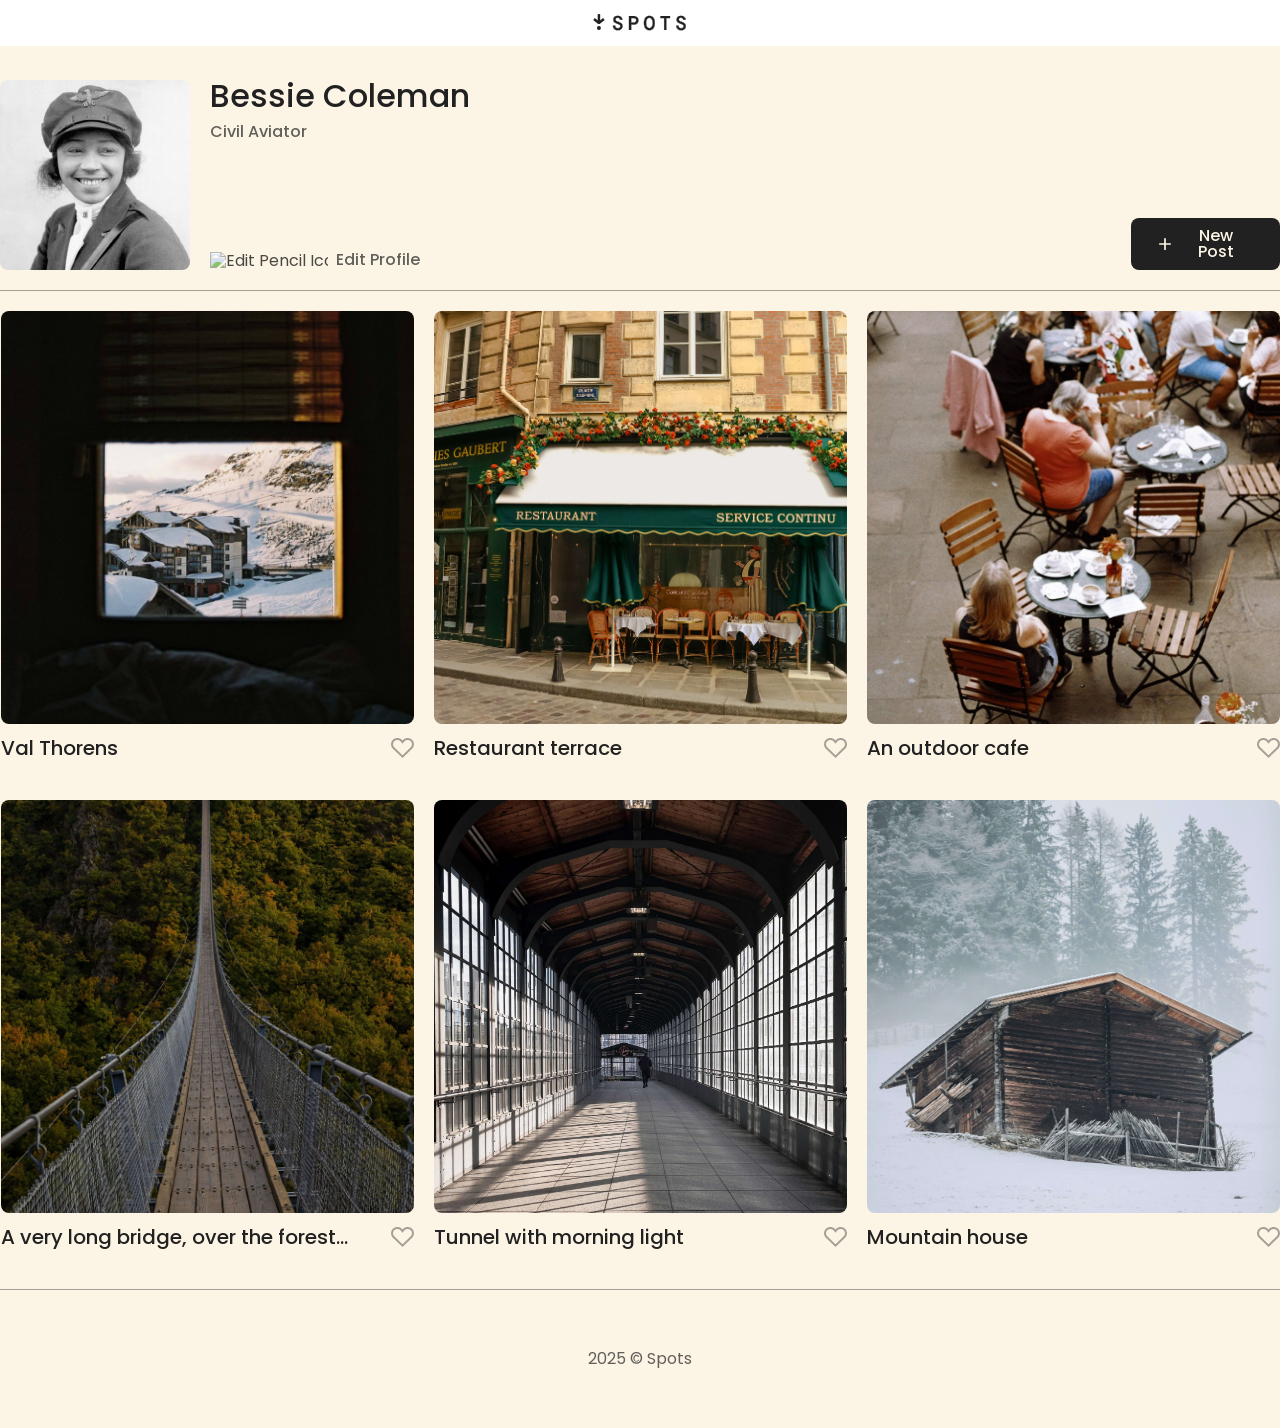
==== index.html @ 960f53aa "Add files via upload" ====
<!DOCTYPE html>
<html lang="en">
  <head>
    <meta charset="UTF-8" />
    <meta name="viewport" content="width=device-width, initial-scale=1.0" />
    <meta
      name="description"
      content="Creating social media app from scratch using flex and grid "
    />
    <meta name="author" content="Joseph Staton" />
    <meta name="keywords" content="social media, photos, post, profile" />
    <title>Spots</title>
    <link rel="stylesheet" href="./pages/index.css" />
    <link rel="shortcut icon" href="favicon.ico" />
  </head>
  <body>
    <div class="page">
      <header class="header">
        <img src="./images/Spots.svg" alt="Spot logo" class="header__logo" />
      </header>
      <main class="content">
        <section class="profile page__section">
          <img
            src="./images/avatar.jpg"
            alt="User Profile Picture"
            class="profile__avatar"
          />
          <div class="profile__column">
            <h1 class="profile__name">Bessie Coleman</h1>
            <p class="profile__description">Civil Aviator</p>
            <button type="button" class="profile__edit-btn">
              <img
                src="./images/pencil.svg"
                alt="Edit Pencil Icon"
                class="profile__edit-icon"
              />
              <span class="profile__edit-btn-text">Edit Profile</span>
            </button>
          </div>
          <button type="button" class="profile__add-btn">
            <img
              src="./images/Plus.svg"
              alt="Plus Sign"
              class="profile__plus-icon"
            />
            <span class="profile__add-btn-text">New Post</span>
          </button>
        </section>
        <section class="cards page__section">
          <ul class="cards__list">
            <li class="card">
              <img
                src="./images/1-photo-by-moritz-feldmann-from-pexels.jpg"
                alt="Val Thorens"
                class="card__image"
              />
              <div class="card__content">
                <h2 class="card__title">Val Thorens</h2>
                <button type="button" class="card__like-btn"></button>
              </div>
            </li>
            <li class="card">
              <img
                src="./images/2-photo-by-ceiline-from-pexels.jpg"
                alt="Restaurant terrace"
                class="card__image"
              />
              <div class="card__content">
                <h2 class="card__title">Restaurant terrace</h2>
                <button type="button" class="card__like-btn"></button>
              </div>
            </li>
            <li class="card">
              <img
                src="./images/3-photo-by-tubanur-dogan-from-pexels.jpg"
                alt="An outdoor cafe"
                class="card__image"
              />
              <div class="card__content">
                <h2 class="card__title">An outdoor cafe</h2>
                <button type="button" class="card__like-btn"></button>
              </div>
            </li>
            <li class="card">
              <img
                src="./images/4-photo-by-maurice-laschet-from-pexels.jpg"
                alt="Long bridge"
                class="card__image"
              />
              <div class="card__content">
                <h2 class="card__title">
                  A very long bridge, over the forest...
                </h2>
                <button type="button" class="card__like-btn"></button>
              </div>
            </li>
            <li class="card">
              <img
                src="./images/5-photo-by-van-anh-nguyen-from-pexels.jpg"
                alt="Tunnel with morning light"
                class="card__image"
              />
              <div class="card__content">
                <h2 class="card__title">Tunnel with morning light</h2>
                <button type="button" class="card__like-btn"></button>
              </div>
            </li>
            <li class="card">
              <img
                src="./images/6-photo-by-moritz-feldmann-from-pexels.jpg"
                alt="Mountain house"
                class="card__image"
              />
              <div class="card__content">
                <h2 class="card__title">Mountain house</h2>
                <button type="button" class="card__like-btn"></button>
              </div>
            </li>
          </ul>
        </section>
      </main>
      <footer class="footer page__section">
        <p class="footer__copyright">2025 &copy; Spots</p>
      </footer>
      <div class="modal" id="edit-profile-modal">
        <div class="modal__container">
          <button type="button" class="modal__close-btn">x</button>
          <h2 class="modal__title">Edit profile</h2>
          <form class="modal__form">
            <label for="profile-name-input" class="modal__label"
              >Name
              <input
                id="profile-name-input"
                type="text"
                class="modal__input"
                placeholder="Type your name"
              />
            </label>
            <label for="profile-description-input" class="modal__label"
              >Description
              <input
                id="profile-description-input"
                type="text"
                class="modal__input"
                placeholder="Describe yourself"
              />
            </label>
            <button type="submit" class="modal__submit-btn">Save</button>
          </form>
        </div>
      </div>
      <div class="modal" id="new-post-modal">
        <div class="modal__container">
          <button type="button" class="modal__close-btn">
            <img src="./images/close.icon.svg" alt="close-icon" />
          </button>
          <h2 class="modal__title">New Post</h2>
          <form class="modal__form">
            <label for="card-image" class="modal__label"
              >Image link
              <input
                id="card-image"
                type="url"
                class="modal__input"
                placeholder="Paste a link to the picture"
              />
            </label>
            <label for="card-caption" class="modal__label"
              >Caption
              <input
                id="card-caption"
                type="text"
                class="modal__input"
                placeholder="Type your caption"
              />
            </label>
            <button type="submit" class="modal__submit-btn">Save</button>
          </form>
        </div>
      </div>
    </div>
   <script src="./scripts/index.js"></script>
  </body>
</html>
---- pages/index.css ----
@import url(../vendor/normalize.css);
@import url(../blocks/page.css);
@import url(../blocks/header.css);
@import url(../blocks/content.css);
@import url(../blocks/profile.css);
@import url(../blocks/cards.css);
@import url(../blocks/card.css);
@import url(../blocks/footer.css);
@import url(../blocks/modal.css);
@import url(../vendor/fonts.css);
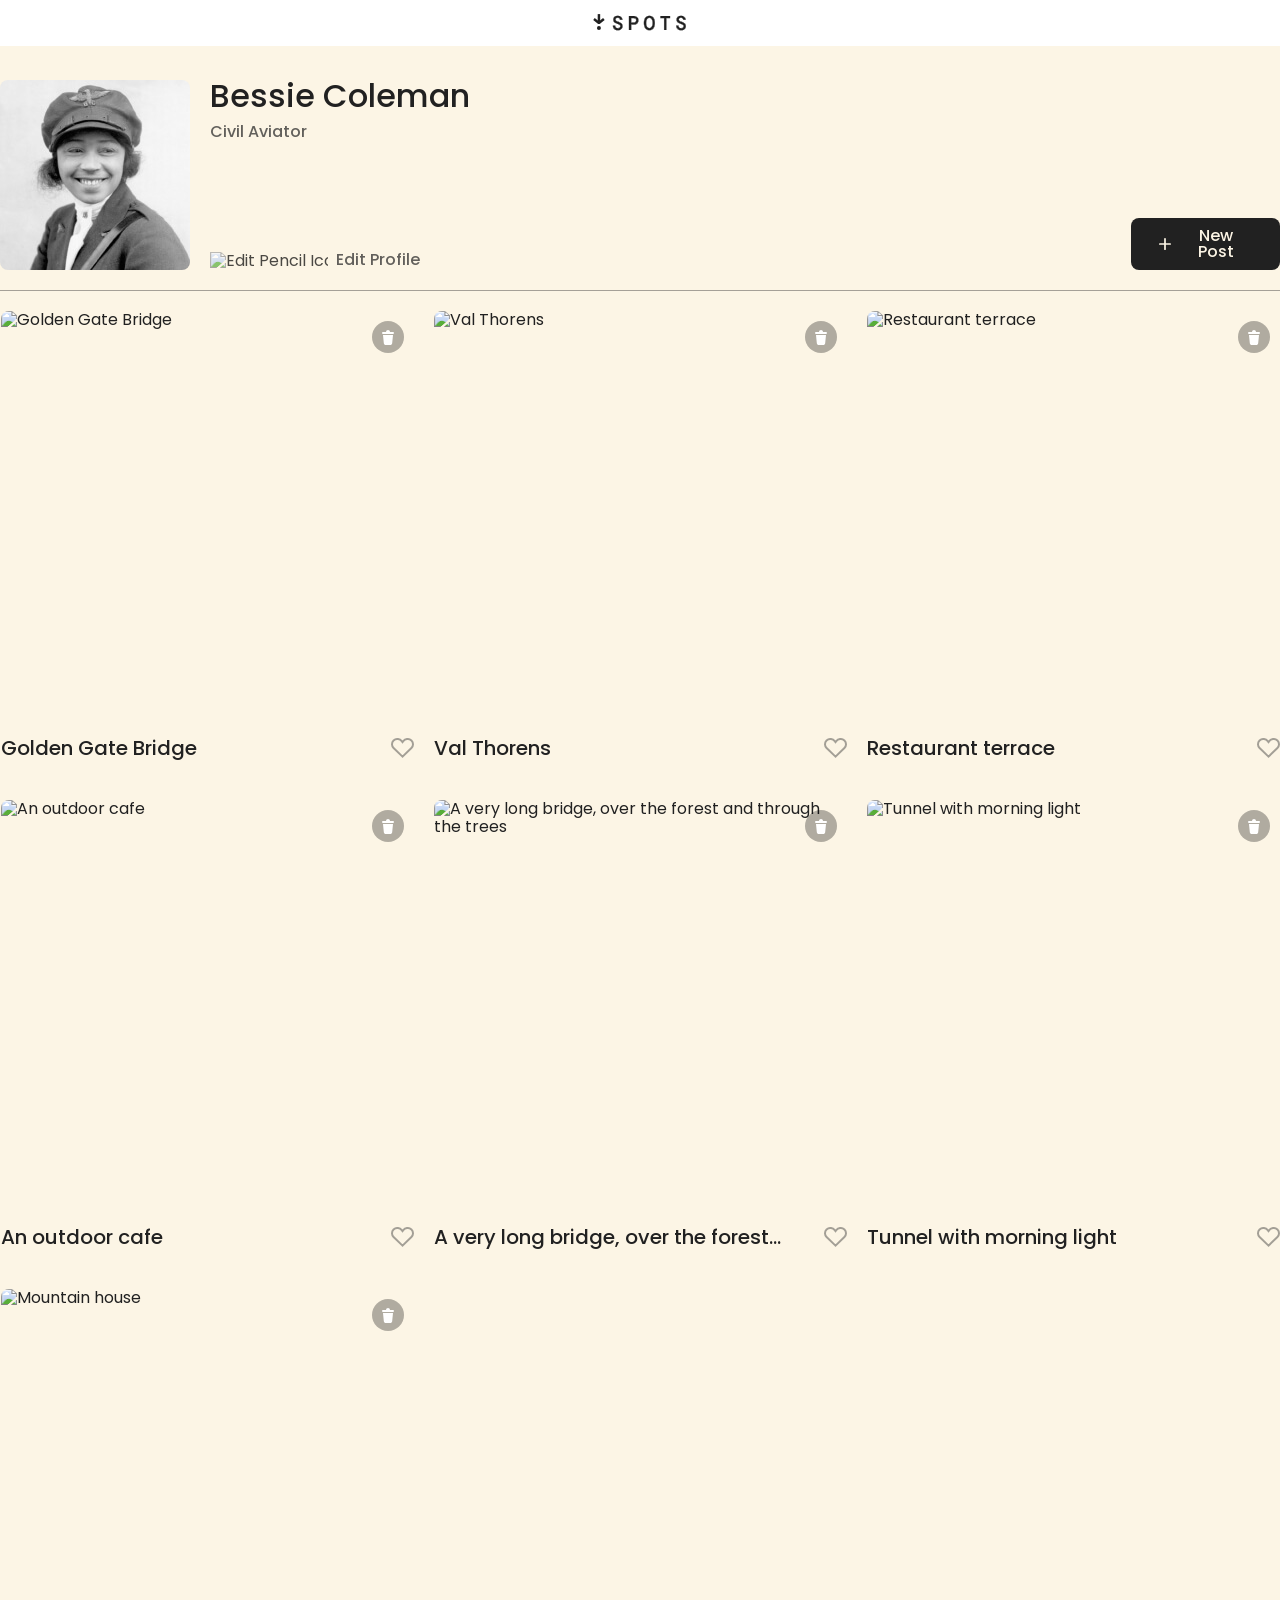
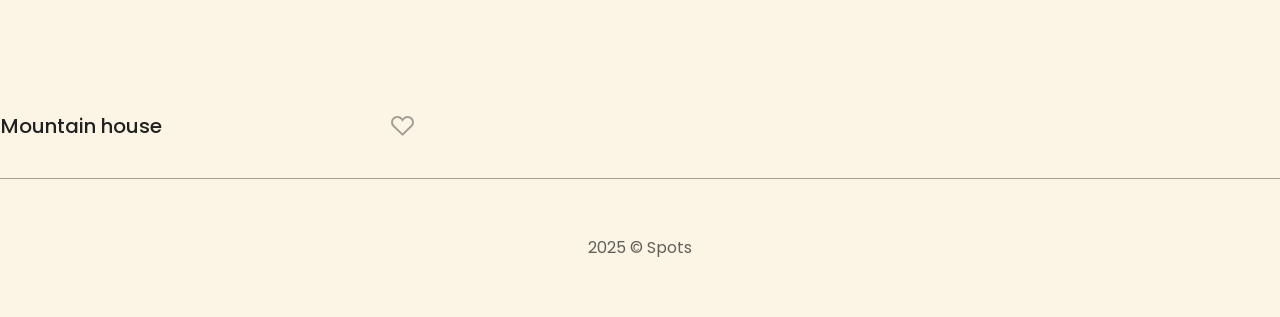
==== commit ff48a34b: "Add files via upload" ====
--- a/index.html
+++ b/index.html
@@ -48,74 +48,20 @@
         </section>
         <section class="cards page__section">
           <ul class="cards__list">
-            <li class="card">
+            <template id="card-template">
+              <li class="card">
+                <button class="card__delete-btn" type="button"></button>
               <img
-                src="./images/1-photo-by-moritz-feldmann-from-pexels.jpg"
-                alt="Val Thorens"
+                src=""
+                alt=""
                 class="card__image"
               />
               <div class="card__content">
-                <h2 class="card__title">Val Thorens</h2>
+                <h2 class="card__title"></h2>
                 <button type="button" class="card__like-btn"></button>
               </div>
             </li>
-            <li class="card">
-              <img
-                src="./images/2-photo-by-ceiline-from-pexels.jpg"
-                alt="Restaurant terrace"
-                class="card__image"
-              />
-              <div class="card__content">
-                <h2 class="card__title">Restaurant terrace</h2>
-                <button type="button" class="card__like-btn"></button>
-              </div>
-            </li>
-            <li class="card">
-              <img
-                src="./images/3-photo-by-tubanur-dogan-from-pexels.jpg"
-                alt="An outdoor cafe"
-                class="card__image"
-              />
-              <div class="card__content">
-                <h2 class="card__title">An outdoor cafe</h2>
-                <button type="button" class="card__like-btn"></button>
-              </div>
-            </li>
-            <li class="card">
-              <img
-                src="./images/4-photo-by-maurice-laschet-from-pexels.jpg"
-                alt="Long bridge"
-                class="card__image"
-              />
-              <div class="card__content">
-                <h2 class="card__title">
-                  A very long bridge, over the forest...
-                </h2>
-                <button type="button" class="card__like-btn"></button>
-              </div>
-            </li>
-            <li class="card">
-              <img
-                src="./images/5-photo-by-van-anh-nguyen-from-pexels.jpg"
-                alt="Tunnel with morning light"
-                class="card__image"
-              />
-              <div class="card__content">
-                <h2 class="card__title">Tunnel with morning light</h2>
-                <button type="button" class="card__like-btn"></button>
-              </div>
-            </li>
-            <li class="card">
-              <img
-                src="./images/6-photo-by-moritz-feldmann-from-pexels.jpg"
-                alt="Mountain house"
-                class="card__image"
-              />
-              <div class="card__content">
-                <h2 class="card__title">Mountain house</h2>
-                <button type="button" class="card__like-btn"></button>
-              </div>
-            </li>
+            </template>
           </ul>
         </section>
       </main>
@@ -124,10 +70,10 @@
       </footer>
       <div class="modal" id="edit-profile-modal">
         <div class="modal__container">
-          <button type="button" class="modal__close-btn">x</button>
+          <button type="button" class="modal__close-btn"></button>
           <h2 class="modal__title">Edit profile</h2>
           <form class="modal__form">
-            <label for="profile-name-input" class="modal__label"
+            <label class="modal__label"
               >Name
               <input
                 id="profile-name-input"
@@ -151,9 +97,7 @@
       </div>
       <div class="modal" id="new-post-modal">
         <div class="modal__container">
-          <button type="button" class="modal__close-btn">
-            <img src="./images/close.icon.svg" alt="close-icon" />
-          </button>
+          <button type="button" class="modal__close-btn"></button>
           <h2 class="modal__title">New Post</h2>
           <form class="modal__form">
             <label for="card-image" class="modal__label"
@@ -179,6 +123,19 @@
         </div>
       </div>
     </div>
-   <script src="./scripts/index.js"></script>
+
+  <div class="modal modal_type_preview" id="preview-modal">
+        <div class="modal__image-container">
+          <button
+          aria-label="Close modal "
+          type="button"
+          class="modal__close-btn modal__close_type_preview">
+          </button>
+        <img src="#" alt="" class="modal__image"/>
+        <p class="modal__caption"></p>
+        </div>
+      </div>
+
+    <script src="./scripts/index.js"></script>
   </body>
 </html>
